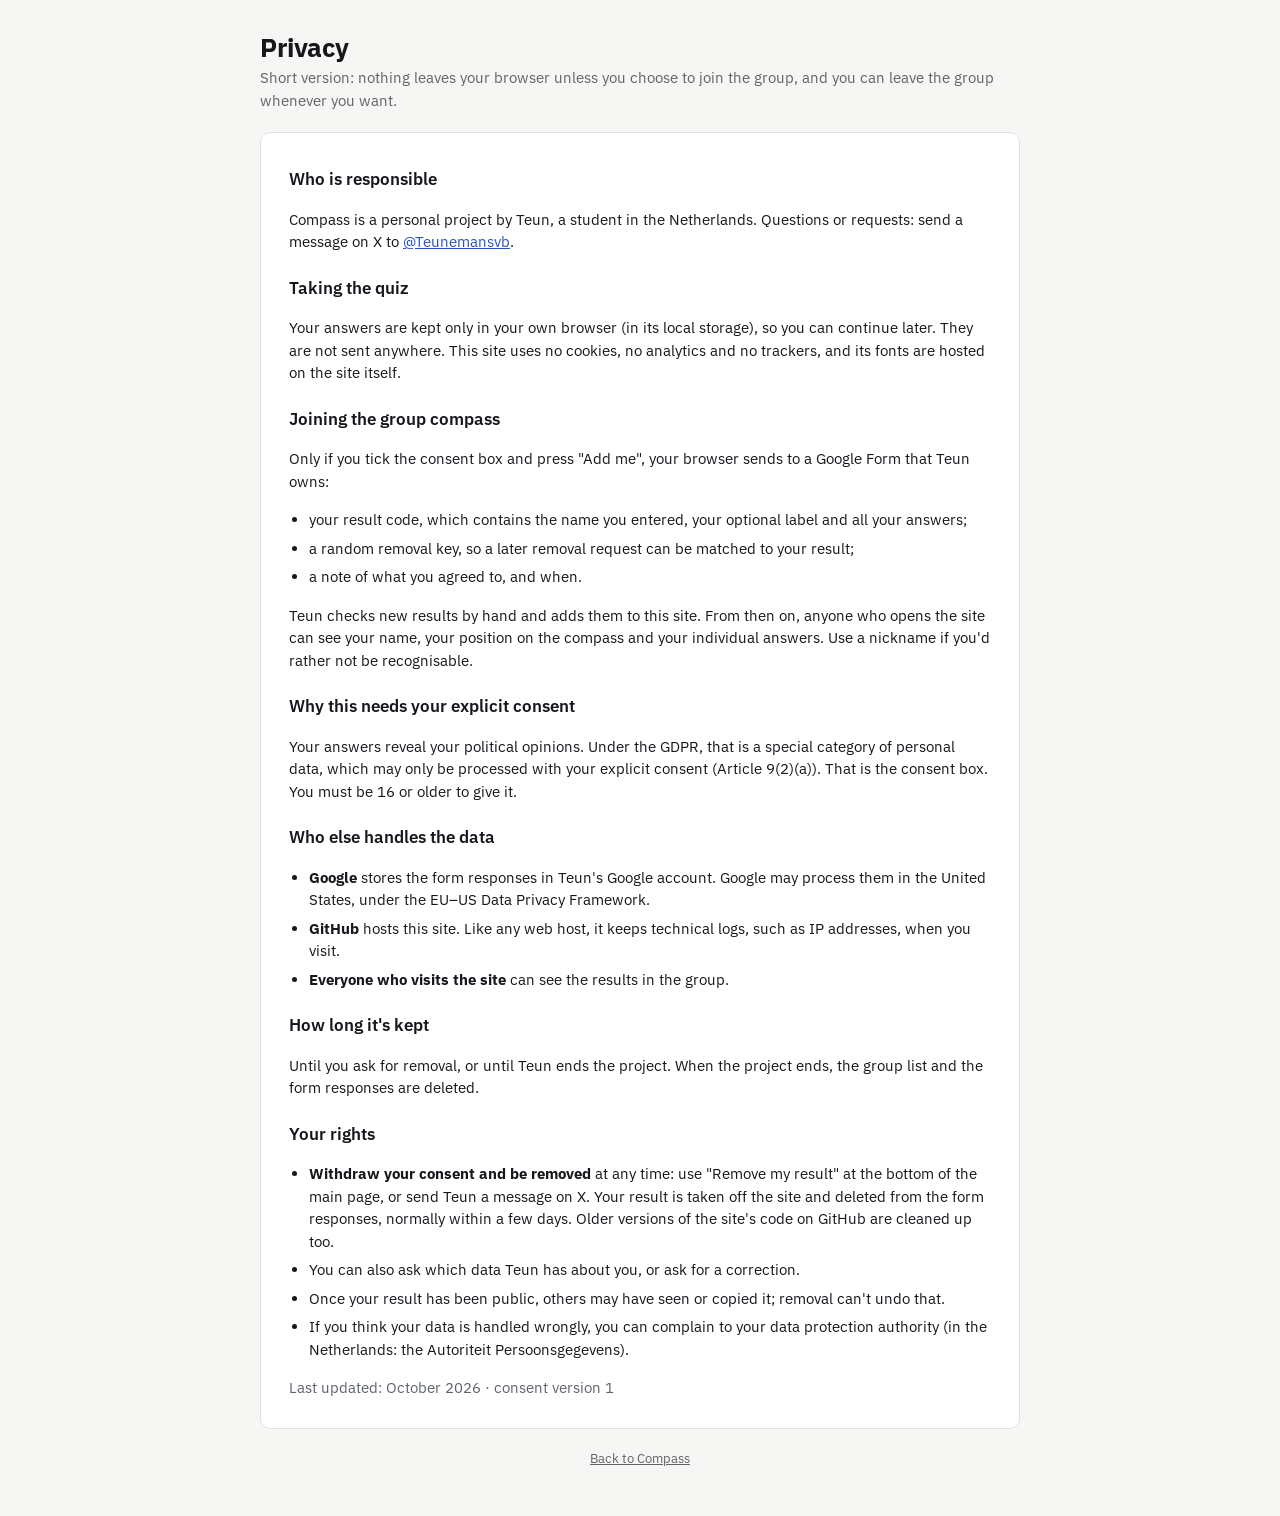
==== privacy.html @ 41303359 "Rebuild Compass as a static site for GitHub Pages 100 new statements on economic, social and hawk-do" ====
<!doctype html>
<html lang="en">
<head>
<meta charset="utf-8">
<meta name="viewport" content="width=device-width,initial-scale=1">
<title>Compass · Privacy</title>
<link rel="stylesheet" href="style.css">
<script>try { if (localStorage.getItem("compass-theme") === "dark") document.documentElement.dataset.theme = "dark"; } catch (e) {}</script>
<style>
  .card h2{margin-top:6px}
  .card p,.card li{font-size:15px}
  .card ul{margin:0;padding-left:20px;display:flex;flex-direction:column;gap:6px}
</style>
</head>
<body>
<div class="wrap">
  <header>
    <div>
      <h1>Privacy</h1>
      <p class="muted">Short version: nothing leaves your browser unless you choose to join the group, and you can leave the group whenever you want.</p>
    </div>
  </header>

  <section class="card">
    <h2>Who is responsible</h2>
    <p>Compass is a personal project by Teun, a student in the Netherlands. Questions or requests: send a message on X to <a href="https://x.com/Teunemansvb">@Teunemansvb</a>.</p>

    <h2>Taking the quiz</h2>
    <p>Your answers are kept only in your own browser (in its local storage), so you can continue later. They are not sent anywhere. This site uses no cookies, no analytics and no trackers, and its fonts are hosted on the site itself.</p>

    <h2>Joining the group compass</h2>
    <p>Only if you tick the consent box and press "Add me", your browser sends to a Google Form that Teun owns:</p>
    <ul>
      <li>your result code, which contains the name you entered, your optional label and all your answers;</li>
      <li>a random removal key, so a later removal request can be matched to your result;</li>
      <li>a note of what you agreed to, and when.</li>
    </ul>
    <p>Teun checks new results by hand and adds them to this site. From then on, anyone who opens the site can see your name, your position on the compass and your individual answers. Use a nickname if you'd rather not be recognisable.</p>

    <h2>Why this needs your explicit consent</h2>
    <p>Your answers reveal your political opinions. Under the GDPR, that is a special category of personal data, which may only be processed with your explicit consent (Article 9(2)(a)). That is the consent box. You must be 16 or older to give it.</p>

    <h2>Who else handles the data</h2>
    <ul>
      <li><b>Google</b> stores the form responses in Teun's Google account. Google may process them in the United States, under the EU–US Data Privacy Framework.</li>
      <li><b>GitHub</b> hosts this site. Like any web host, it keeps technical logs, such as IP addresses, when you visit.</li>
      <li><b>Everyone who visits the site</b> can see the results in the group.</li>
    </ul>

    <h2>How long it's kept</h2>
    <p>Until you ask for removal, or until Teun ends the project. When the project ends, the group list and the form responses are deleted.</p>

    <h2>Your rights</h2>
    <ul>
      <li><b>Withdraw your consent and be removed</b> at any time: use "Remove my result" at the bottom of the main page, or send Teun a message on X. Your result is taken off the site and deleted from the form responses, normally within a few days. Older versions of the site's code on GitHub are cleaned up too.</li>
      <li>You can also ask which data Teun has about you, or ask for a correction.</li>
      <li>Once your result has been public, others may have seen or copied it; removal can't undo that.</li>
      <li>If you think your data is handled wrongly, you can complain to your data protection authority (in the Netherlands: the Autoriteit Persoonsgegevens).</li>
    </ul>
    <p class="note">Last updated: October 2026 · consent version 1</p>
  </section>
  <footer><a href="./">Back to Compass</a></footer>
</div>
</body>
</html>
---- style.css ----
/* Fonts are hosted on this site itself, so visitors' browsers never contact Google Fonts. */
@font-face{font-family:"IBM Plex Sans";font-style:normal;font-display:swap;font-weight:400;src:url(fonts/ibm-plex-sans-latin-400-normal.woff2) format("woff2");unicode-range:U+0000-00FF,U+0131,U+0152-0153,U+02BB-02BC,U+02C6,U+02DA,U+02DC,U+0304,U+0308,U+0329,U+2000-206F,U+20AC,U+2122,U+2191,U+2193,U+2212,U+2215,U+FEFF,U+FFFD}
@font-face{font-family:"IBM Plex Sans";font-style:normal;font-display:swap;font-weight:600;src:url(fonts/ibm-plex-sans-latin-600-normal.woff2) format("woff2");unicode-range:U+0000-00FF,U+0131,U+0152-0153,U+02BB-02BC,U+02C6,U+02DA,U+02DC,U+0304,U+0308,U+0329,U+2000-206F,U+20AC,U+2122,U+2191,U+2193,U+2212,U+2215,U+FEFF,U+FFFD}
@font-face{font-family:"IBM Plex Sans";font-style:normal;font-display:swap;font-weight:700;src:url(fonts/ibm-plex-sans-latin-700-normal.woff2) format("woff2");unicode-range:U+0000-00FF,U+0131,U+0152-0153,U+02BB-02BC,U+02C6,U+02DA,U+02DC,U+0304,U+0308,U+0329,U+2000-206F,U+20AC,U+2122,U+2191,U+2193,U+2212,U+2215,U+FEFF,U+FFFD}
@font-face{font-family:"IBM Plex Sans";font-style:normal;font-display:swap;font-weight:400;src:url(fonts/ibm-plex-sans-latin-ext-400-normal.woff2) format("woff2");unicode-range:U+0100-02BA,U+02BD-02C5,U+02C7-02CC,U+02CE-02D7,U+02DD-02FF,U+0304,U+0308,U+0329,U+1D00-1DBF,U+1E00-1E9F,U+1EF2-1EFF,U+2020,U+20A0-20AB,U+20AD-20C0,U+2113,U+2C60-2C7F,U+A720-A7FF}
@font-face{font-family:"IBM Plex Sans";font-style:normal;font-display:swap;font-weight:600;src:url(fonts/ibm-plex-sans-latin-ext-600-normal.woff2) format("woff2");unicode-range:U+0100-02BA,U+02BD-02C5,U+02C7-02CC,U+02CE-02D7,U+02DD-02FF,U+0304,U+0308,U+0329,U+1D00-1DBF,U+1E00-1E9F,U+1EF2-1EFF,U+2020,U+20A0-20AB,U+20AD-20C0,U+2113,U+2C60-2C7F,U+A720-A7FF}
@font-face{font-family:"IBM Plex Sans";font-style:normal;font-display:swap;font-weight:700;src:url(fonts/ibm-plex-sans-latin-ext-700-normal.woff2) format("woff2");unicode-range:U+0100-02BA,U+02BD-02C5,U+02C7-02CC,U+02CE-02D7,U+02DD-02FF,U+0304,U+0308,U+0329,U+1D00-1DBF,U+1E00-1E9F,U+1EF2-1EFF,U+2020,U+20A0-20AB,U+20AD-20C0,U+2113,U+2C60-2C7F,U+A720-A7FF}

/* Colour tokens. Light is the default; dark only when the visitor picks it with the toggle. */
:root{
  color-scheme:light;
  --bg:#f6f6f4; --card:#ffffff; --field:#ffffff; --ink:#15171c; --mid:#5f636b; --hair:#dfe0e3; --soft:#eef0f3;
  --accent:#2a52be; --on:#2a52be; --on-ink:#ffffff; --err:#b3261e; --ok:#1e7a46;
  --primary-bg:#15171c; --primary-ink:#ffffff; --axis:#c3c6cc; --gridline:#eceef1; --ring:#15171c;
}
:root[data-theme="dark"]{
  color-scheme:dark;
  --bg:#121417; --card:#1a1d22; --field:#14171b; --ink:#e9eaec; --mid:#9aa0aa; --hair:#2d3139; --soft:#23272e;
  --accent:#7d9cff; --on:#3d63d6; --on-ink:#ffffff; --err:#ef6b62; --ok:#4cc38a;
  --primary-bg:#e9eaec; --primary-ink:#121417; --axis:#4a4f59; --gridline:#262a31; --ring:#e9eaec;
}
*{box-sizing:border-box}
html{-webkit-text-size-adjust:100%}
body{margin:0;background:var(--bg);color:var(--ink);font:15px/1.5 "IBM Plex Sans",system-ui,-apple-system,"Segoe UI",Roboto,sans-serif;padding:28px 16px 48px}
.wrap{max-width:760px;margin:0 auto;display:flex;flex-direction:column;gap:20px}
header{display:flex;justify-content:space-between;align-items:flex-start;gap:12px}
h1{font-size:26px;font-weight:700;letter-spacing:-.015em;margin:0}
h2{font-size:17px;font-weight:600;margin:0}
h3{font-size:15px;font-weight:600;margin:0}
p{margin:0}
a{color:var(--accent)}
.muted{color:var(--mid)}
.note{font-size:13px;color:var(--mid)}
.ok{color:var(--ok);font-size:13px}
.err{color:var(--err);font-size:13px}
.card{background:var(--card);border:1px solid var(--hair);border-radius:10px;padding:clamp(18px,4vw,28px);display:flex;flex-direction:column;gap:16px;min-width:0}
.sub{display:flex;flex-direction:column;gap:8px;border-top:1px solid var(--hair);padding-top:14px}
label{font-size:13px;font-weight:600;color:var(--mid)}
input[type=text],textarea,select{width:100%;font:inherit;color:var(--ink);background:var(--field);border:1px solid var(--hair);border-radius:8px;padding:10px 12px}
textarea{resize:vertical;min-height:64px;font-size:13px;word-break:break-all}
select{font-size:14px}
input:focus-visible,textarea:focus-visible,select:focus-visible,button:focus-visible,summary:focus-visible,a:focus-visible{outline:2px solid var(--accent);outline-offset:2px}
button{font:inherit;cursor:pointer;border-radius:8px;border:1px solid var(--hair);background:var(--field);color:var(--ink);padding:10px 16px}
button.primary{background:var(--primary-bg);border-color:var(--primary-bg);color:var(--primary-ink);font-weight:600}
button:disabled{opacity:.4;cursor:not-allowed}
button.link{border:0;background:none;padding:0;color:var(--mid);text-decoration:underline;font-size:13px}
button.small{padding:6px 12px;font-size:13px}
.row{display:flex;flex-wrap:wrap;gap:10px;align-items:center}
.spread{justify-content:space-between}
.field{display:flex;flex-direction:column;gap:6px}
.two{display:grid;grid-template-columns:1fr 130px;gap:12px}
@media (max-width:480px){.two{grid-template-columns:1fr 96px}}
details summary{cursor:pointer;font-size:13px;color:var(--mid)}
details[open] summary{margin-bottom:10px}
.check{display:flex;gap:10px;align-items:flex-start;font-size:14px;font-weight:400;color:var(--ink);cursor:pointer}
.check input{width:18px;height:18px;margin-top:2px;flex:none;accent-color:var(--ink)}
.facts{margin:0;padding-left:18px;font-size:14px;display:flex;flex-direction:column;gap:4px}

/* quiz */
.progress{display:flex;align-items:center;gap:12px;font-size:13px;color:var(--mid);font-variant-numeric:tabular-nums}
.bar{flex:1;height:4px;background:var(--soft);border-radius:2px;overflow:hidden}
.bar span{display:block;height:100%;background:var(--ink);transition:width .2s}
.section-tag{font-size:12px;font-weight:600;letter-spacing:.06em;text-transform:uppercase;color:var(--mid)}
.statement{font-size:clamp(19px,3.4vw,23px);font-weight:600;line-height:1.35;letter-spacing:-.01em;min-height:3.2em;text-wrap:balance}
.answers{display:grid;grid-template-columns:repeat(5,1fr);gap:8px}
.answers button{padding:12px 6px;font-size:13px;line-height:1.25}
.answers button.on{background:var(--on);border-color:var(--on);color:var(--on-ink)}
@media (max-width:560px){.answers{grid-template-columns:1fr}.answers button{text-align:left;padding:12px 14px}}
.nav{display:flex;justify-content:space-between;align-items:center;gap:12px;flex-wrap:wrap}
.nav .row{gap:16px}

/* result */
.scores{display:grid;grid-template-columns:repeat(auto-fit,minmax(150px,1fr));gap:12px}
.score{background:var(--soft);border-radius:8px;padding:12px 14px}
.score b{display:block;font-size:24px;font-variant-numeric:tabular-nums}
.score span{font-size:13px;color:var(--mid)}
.code-box{font-size:13px;word-break:break-all;background:var(--soft);border-radius:8px;padding:10px 12px;user-select:all}

/* balls (one per person) */
.ball{width:30px;height:30px;border-radius:50%;display:inline-flex;align-items:center;justify-content:center;color:#fff;font-size:11px;font-weight:600;letter-spacing:.01em;flex:none;box-shadow:0 0 0 2px var(--card)}
.ball.you{box-shadow:0 0 0 2px var(--card),0 0 0 4px var(--ring)}
.ball.focus{box-shadow:0 0 0 2px var(--card),0 0 0 4px var(--accent)}
.ball-svg text{font-size:10px;font-weight:600;fill:#fff;pointer-events:none}
.ball-svg{cursor:pointer}
.dot{stroke:var(--card);stroke-width:2}
.you-ring{fill:none;stroke:var(--ring);stroke-width:2}
.focus-ring{fill:none;stroke:var(--accent);stroke-width:2.5}
.faded{opacity:.28}

/* charts */
svg.chart{display:block;width:100%;height:auto;max-width:560px;margin:0 auto}
.axis{stroke:var(--axis);stroke-width:1.2}
.grid{stroke:var(--gridline);stroke-width:1}
.frame{fill:none;stroke:var(--hair)}
.axlab{fill:var(--mid);font-size:11px;font-weight:600;letter-spacing:.06em;text-transform:uppercase}
#plot3d{touch-action:none;cursor:grab;user-select:none}
#plot3d:focus-visible{outline:2px solid var(--accent);outline-offset:4px;border-radius:8px}

/* people list */
.people{display:flex;flex-direction:column;font-size:14px}
.person{display:flex;align-items:center;gap:10px;border-top:1px solid var(--hair);padding:7px 2px;background:none;border-left:0;border-right:0;border-bottom:0;border-radius:0;text-align:left;width:100%;color:var(--ink)}
.person:hover{background:var(--soft)}
.person.sel{background:var(--soft)}
.person .nm{flex:1;min-width:0;overflow:hidden;text-overflow:ellipsis;white-space:nowrap}
.person .sc{font-variant-numeric:tabular-nums;color:var(--mid);font-size:13px;white-space:nowrap}
.match{display:flex;flex-direction:column;gap:6px}
.match-row{display:grid;grid-template-columns:30px 1fr 110px 44px;gap:10px;align-items:center;font-size:14px}
.match-row .nm{overflow:hidden;text-overflow:ellipsis;white-space:nowrap}
.match-row .pct{text-align:right;font-variant-numeric:tabular-nums;font-weight:600}
.meter{height:6px;background:var(--soft);border-radius:3px;overflow:hidden}
.meter span{display:block;height:100%;background:var(--ink)}
@media (max-width:480px){.match-row{grid-template-columns:30px 1fr 60px 40px}}

/* compare */
.cmp-top{display:flex;gap:8px;align-items:center}
.cmp-top select{flex:1;min-width:0}
.cmp-top button{padding:10px 12px;flex:none}
.cmp-statement{font-size:clamp(17px,3vw,20px);font-weight:600;line-height:1.35;text-align:center;text-wrap:balance;min-height:2.8em;padding-inline:4px}
.cols{display:grid;grid-template-columns:repeat(5,minmax(0,1fr));border-top:1px solid var(--hair)}
.col{border-right:1px solid var(--hair);padding:10px 6px 14px;display:flex;flex-direction:column;gap:10px;min-height:150px}
.col:last-child{border-right:0}
.col h3{font-size:12px;font-weight:600;color:var(--mid);text-align:center;line-height:1.25;min-height:2.5em}
.col .balls{display:flex;flex-wrap:wrap;gap:8px;justify-content:center;align-content:flex-start}
@media (max-width:480px){.col{padding:8px 2px 12px}.col h3{font-size:11px}.col .balls{gap:5px}.col .ball{width:26px;height:26px;font-size:10px}}
.diff{display:flex;flex-direction:column;gap:2px;border-top:1px solid var(--hair);padding-top:8px;font-size:14px}
.split{font-size:13px;color:var(--mid);text-align:center}
.toggle{display:inline-flex;align-items:center;gap:8px;font-size:13px;color:var(--mid);cursor:pointer;font-weight:400}
.toggle input{width:16px;height:16px;accent-color:var(--ink)}
.seg{display:inline-flex;border:1px solid var(--hair);border-radius:8px;overflow:hidden}
.seg button{border:0;border-radius:0;padding:6px 14px;font-size:13px;background:var(--field);color:var(--mid)}
.seg button+button{border-left:1px solid var(--hair)}
.seg button.on{background:var(--primary-bg);color:var(--primary-ink)}
footer{display:flex;flex-wrap:wrap;gap:8px 18px;justify-content:center;font-size:13px;color:var(--mid)}
footer a{color:var(--mid)}
[hidden]{display:none!important}
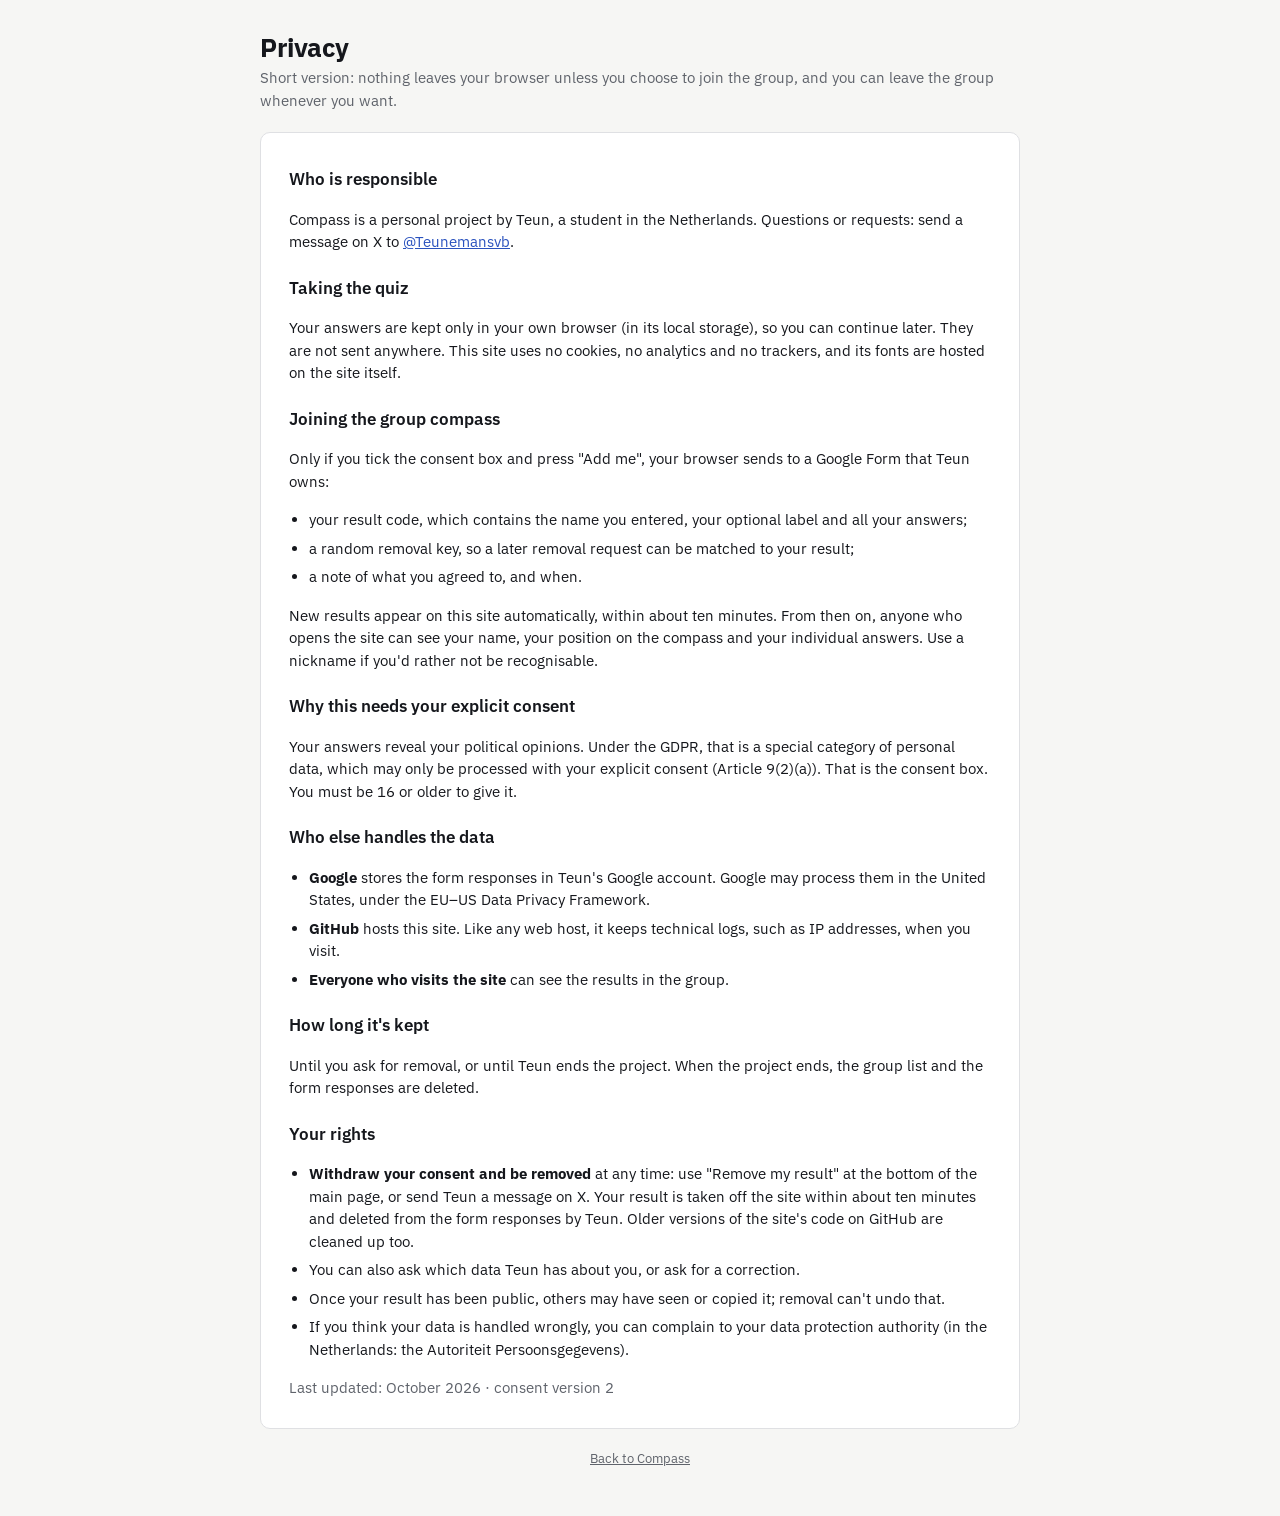
==== commit 60263259: "New group: prune redundant statements, add EU/environment/nation/establishment axes, live results fr" ====
--- a/privacy.html
+++ b/privacy.html
@@ -35,7 +35,7 @@
       <li>a random removal key, so a later removal request can be matched to your result;</li>
       <li>a note of what you agreed to, and when.</li>
     </ul>
-    <p>Teun checks new results by hand and adds them to this site. From then on, anyone who opens the site can see your name, your position on the compass and your individual answers. Use a nickname if you'd rather not be recognisable.</p>
+    <p>New results appear on this site automatically, within about ten minutes. From then on, anyone who opens the site can see your name, your position on the compass and your individual answers. Use a nickname if you'd rather not be recognisable.</p>
 
     <h2>Why this needs your explicit consent</h2>
     <p>Your answers reveal your political opinions. Under the GDPR, that is a special category of personal data, which may only be processed with your explicit consent (Article 9(2)(a)). That is the consent box. You must be 16 or older to give it.</p>
@@ -52,12 +52,12 @@
 
     <h2>Your rights</h2>
     <ul>
-      <li><b>Withdraw your consent and be removed</b> at any time: use "Remove my result" at the bottom of the main page, or send Teun a message on X. Your result is taken off the site and deleted from the form responses, normally within a few days. Older versions of the site's code on GitHub are cleaned up too.</li>
+      <li><b>Withdraw your consent and be removed</b> at any time: use "Remove my result" at the bottom of the main page, or send Teun a message on X. Your result is taken off the site within about ten minutes and deleted from the form responses by Teun. Older versions of the site's code on GitHub are cleaned up too.</li>
       <li>You can also ask which data Teun has about you, or ask for a correction.</li>
       <li>Once your result has been public, others may have seen or copied it; removal can't undo that.</li>
       <li>If you think your data is handled wrongly, you can complain to your data protection authority (in the Netherlands: the Autoriteit Persoonsgegevens).</li>
     </ul>
-    <p class="note">Last updated: October 2026 · consent version 1</p>
+    <p class="note">Last updated: October 2026 · consent version 2</p>
   </section>
   <footer><a href="./">Back to Compass</a></footer>
 </div>
--- a/style.css
+++ b/style.css
@@ -133,3 +133,6 @@
 footer{display:flex;flex-wrap:wrap;gap:8px 18px;justify-content:center;font-size:13px;color:var(--mid)}
 footer a{color:var(--mid)}
 [hidden]{display:none!important}
+
+.goto{display:inline-flex;align-items:center;gap:8px;font-size:13px;color:var(--mid)}
+.goto input{width:64px;padding:5px 8px;font-size:13px}
